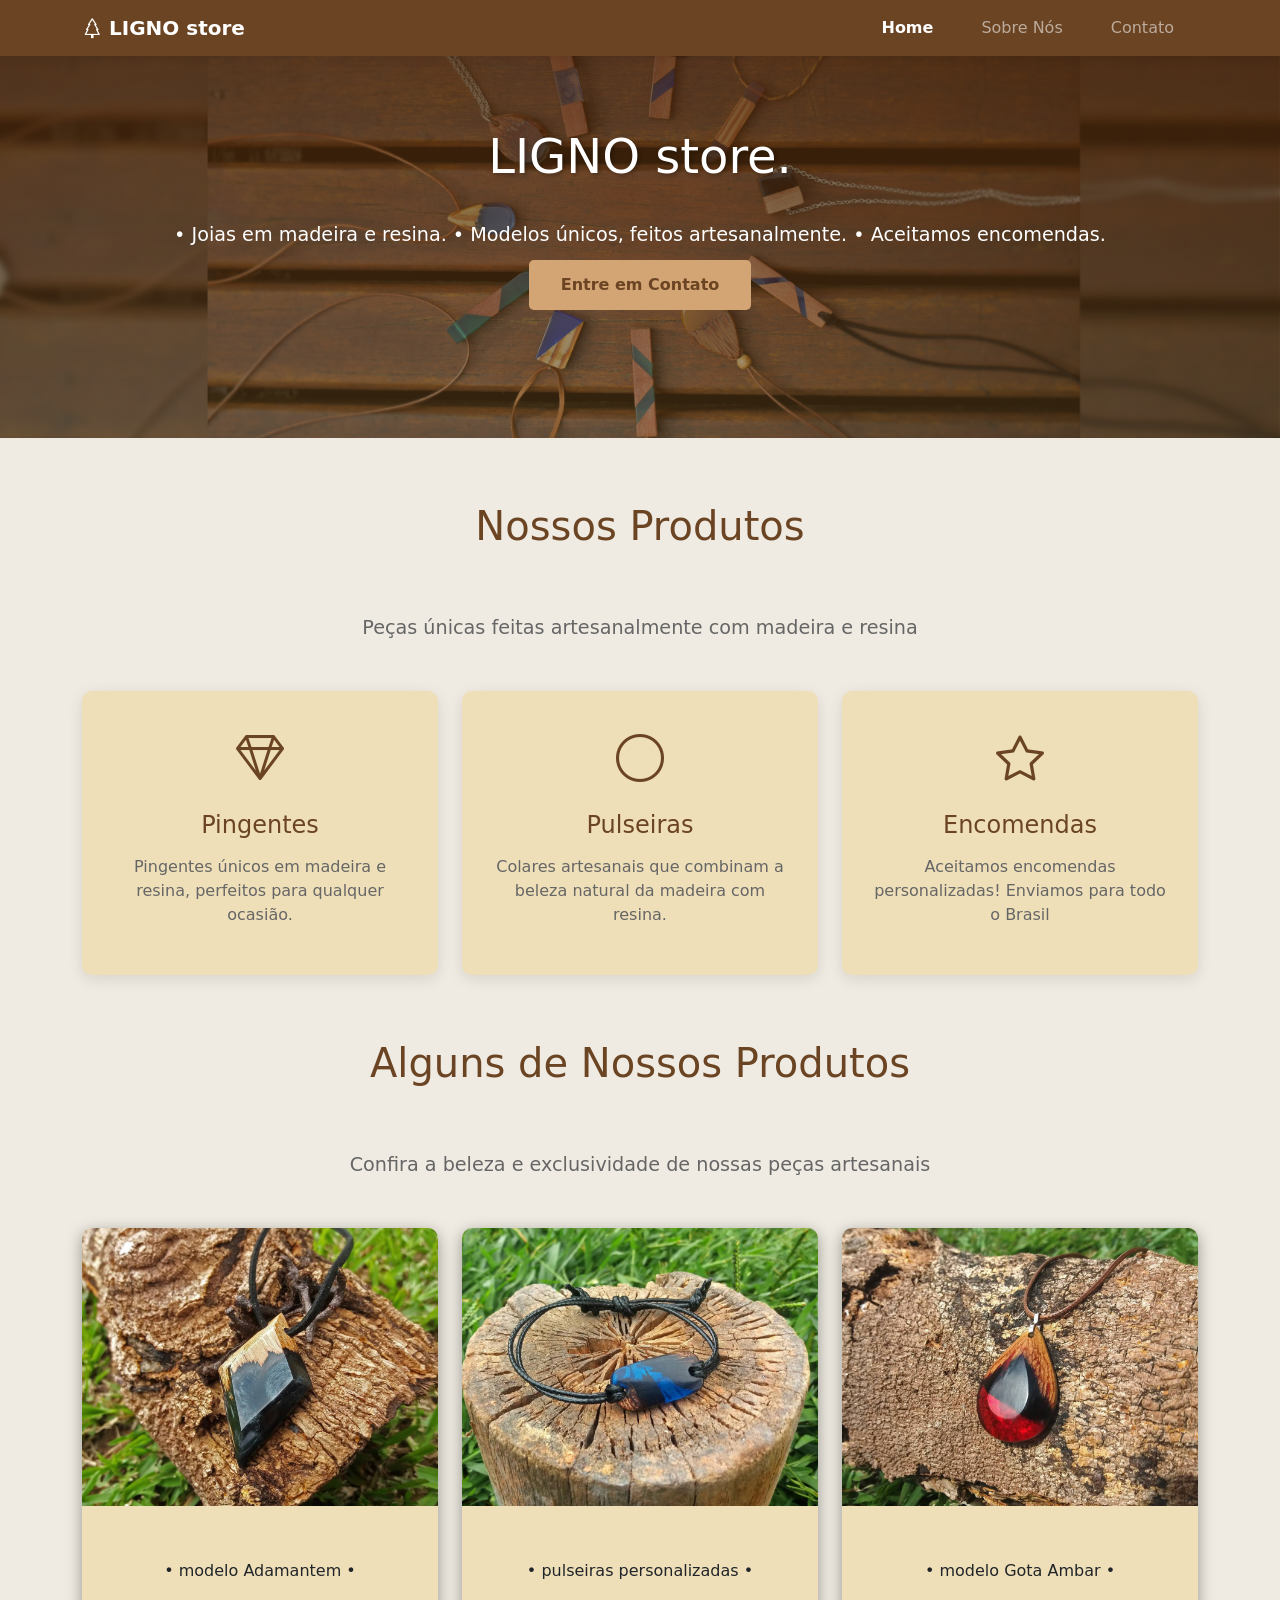
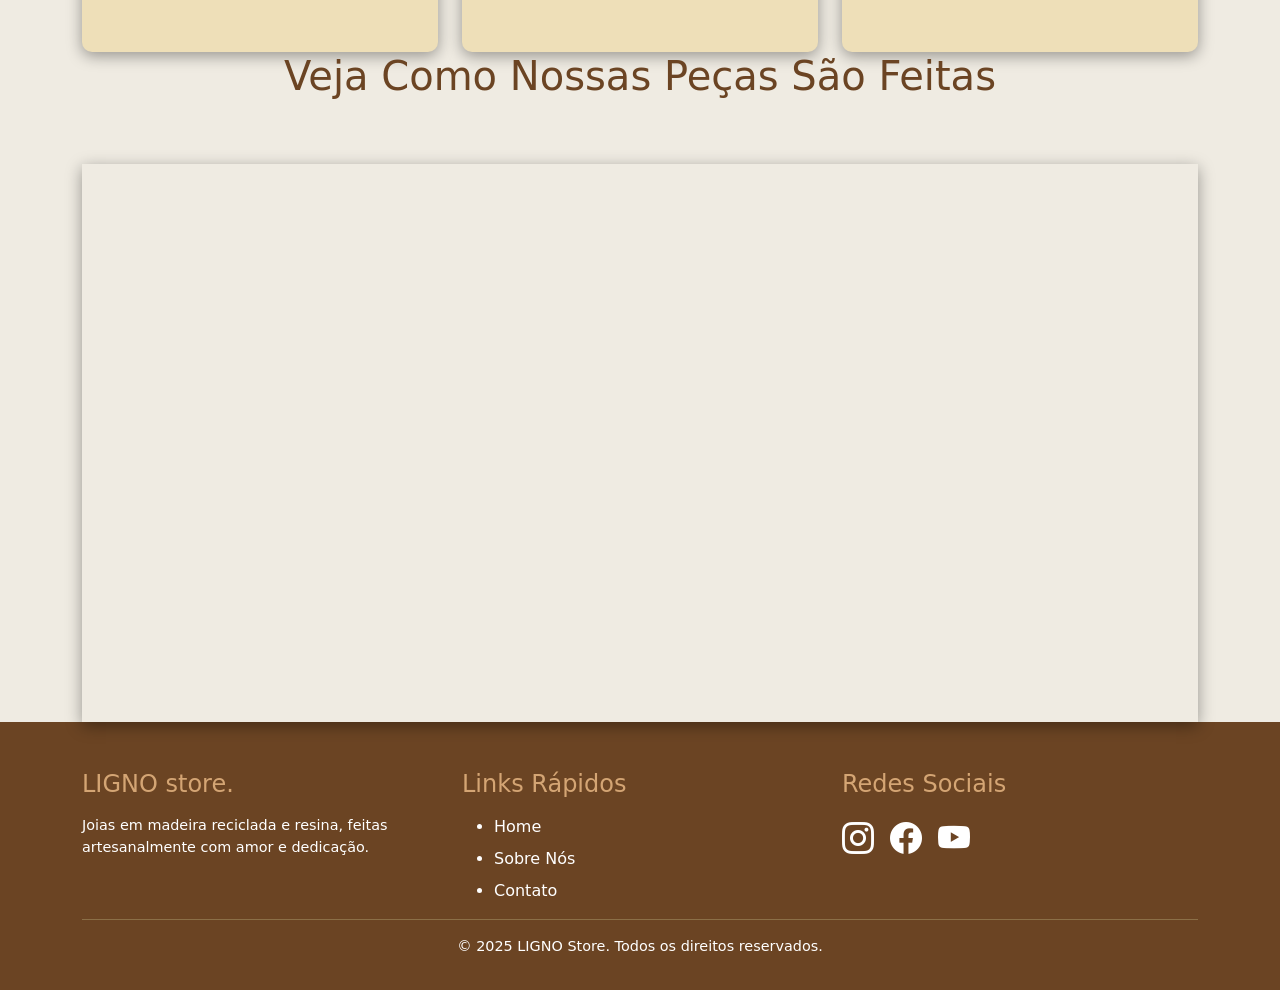
==== index.html @ 2c0f060e "Add files via upload" ====
<!DOCTYPE html>
<html lang="pt-BR">

<head>
    <meta charset="UTF-8">
    <meta name="viewport" content="width=device-width, initial-scale=1.0">
    <title>LIGNO Store - Joias em Madeira e Resina</title>
    <link rel="stylesheet" href="style.css">
    <link href="https://cdn.jsdelivr.net/npm/bootstrap@5.3.0/dist/css/bootstrap.min.css" rel="stylesheet">
    <link rel="stylesheet" href="https://cdn.jsdelivr.net/npm/bootstrap-icons@1.11.0/font/bootstrap-icons.css">
</head>

<body>
    <!-- Cabeçalho -->
    <header>
        <nav class="navbar navbar-expand-lg navbar-dark">
            <div class="container">
                <a class="navbar-brand" href="index.html">
                    <i class="bi bi-tree"></i> LIGNO store
                </a>
                <button class="navbar-toggler" type="button" data-bs-toggle="collapse" data-bs-target="#navbarNav">
                    <span class="navbar-toggler-icon"></span>
                </button>
                <div class="collapse navbar-collapse" id="navbarNav">
                    <ul class="navbar-nav ms-auto">
                        <li class="nav-item">
                            <a class="nav-link active" href="index.html">Home</a>
                        </li>
                        <li class="nav-item">
                            <a class="nav-link" href="sobre.html">Sobre Nós</a>
                        </li>
                        <li class="nav-item">
                            <a class="nav-link" href="contato.html">Contato</a>
                        </li>
                    </ul>
                </div>
            </div>
        </nav>
    </header>

    <!-- Banner  -->
    <section class="banner">
        <div class="banner-content">
            <h1>LIGNO store.</h1>
            <p class="banner-description">
                • Joias em madeira e resina.

                • Modelos únicos, feitos artesanalmente.

                • Aceitamos encomendas.
            </p>
            <a href="contato.html" class="btn-custom">Entre em Contato</a>
        </div>
    </section>

    <!-- Seção destaque -->
    <section class="products-section">
        <div class="container">
            <h2 class="section-title">Nossos Produtos</h2>
            <p class="section-subtitle">Peças únicas feitas artesanalmente com madeira e resina</p>
            <div class="row g-4">
                <div class="col-md-4">
                    <div class="valor-card">
                        <div class="valor-icon">
                            <i class="bi bi-gem"></i>
                        </div>
                        <h3>Pingentes</h3>
                        <p>Pingentes únicos em madeira e resina, perfeitos para qualquer ocasião.</p>
                    </div>
                </div>
                <div class="col-md-4">
                    <div class="valor-card">
                        <div class="valor-icon">
                            <i class="bi bi-circle"></i>
                        </div>
                        <h3>Pulseiras</h3>
                        <p>Colares artesanais que combinam a beleza natural da madeira com resina.</p>
                    </div>
                </div>
                <div class="col-md-4">
                    <div class="valor-card">
                        <div class="valor-icon">
                            <i class="bi bi-star"></i>
                        </div>
                        <h3>Encomendas</h3>
                        <p>Aceitamos encomendas personalizadas!
                            Enviamos para todo o Brasil</p>
                    </div>
                </div>
            </div>
        </div>
    </section>

    <!-- Galeria produtos -->
    <section class="galeria-section">
        <div class="container">
            <h2 class="section-title">Alguns de Nossos Produtos</h2>
            <p class="section-subtitle">Confira a beleza e exclusividade de nossas peças artesanais</p>
            <div class="row g-4">
                <div class="col-md-4">
                    <div class="galeria-item">
                        <img src="img/produto_1.jpg" alt="Pingente de madeira e resina modelo Adamantem">
                        <p class="galeria-tex">• modelo Adamantem •</p>
                    </div>
                </div>
                <div class="col-md-4">
                    <div class="galeria-item">
                        <img src="img/produto_2.png" alt="Pulseiras personalizadas de madeira">
                        <p class="galeria-tex">• pulseiras personalizadas •</p>
                    </div>
                </div>
                <div class="col-md-4">
                    <div class="galeria-item">
                        <img src="img/produto_3.png" alt="Pingente de madeira e resina modelo Gota Ambar">
                        <p class="galeria-tex">• modelo Gota Ambar •</p>
                    </div>
                </div>
            </div>
        </div>
    </section>

    <!-- Video do Processo -->
    <section class="video-process-section">
        <div class="container">
            <h2 class="section-title">Veja Como Nossas Peças São Feitas</h2>
            <div class="video-responsive">
                <iframe src="https://www.youtube.com/embed/KIT_mAagvH8?si=KNe0CRrN9CR27ryN" title="YouTube video player"
                    frameborder="0"
                    allow="accelerometer; autoplay; clipboard-write; encrypted-media; gyroscope; picture-in-picture; web-share"
                    allowfullscreen></iframe>
            </div>
        </div>
    </section>

    <!-- Rodapé -->
    <footer>
        <div class="container">
            <div class="row">
                <div class="col-md-4">
                    <h4>LIGNO store.</h4>
                    <p>Joias em madeira reciclada e resina, feitas artesanalmente com amor e dedicação.</p>
                </div>
                <div class="col-md-4">
                    <h4>Links Rápidos</h4>
                    <ul class="footer-links">
                        <li><a href="index.html">Home</a></li>
                        <li><a href="sobre.html">Sobre Nós</a></li>
                        <li><a href="contato.html">Contato</a></li>
                    </ul>
                </div>
                <div class="col-md-4">
                    <h4>Redes Sociais</h4>
                    <div class="social-links">
                        <a href="https://www.instagram.com/lignostore/" target="_blank" title="Instagram"><i
                                class="bi bi-instagram"></i></a>
                        <a href="https://www.facebook.com/Lignostore2" target="_blank" title="Facebook"><i
                                class="bi bi-facebook"></i></a>
                        <a href="https://www.youtube.com/@lignostore5789" target="_blank" title="YouTube"><i
                                class="bi bi-youtube"></i></a>
                    </div>
                </div>
            </div>
            <div class="footer-bottom">
                <p>&copy; 2025 LIGNO Store. Todos os direitos reservados.</p>
            </div>
        </div>
    </footer>

    <script src="https://cdn.jsdelivr.net/npm/bootstrap@5.3.0/dist/js/bootstrap.bundle.min.js"></script>
    <script src="script.js"></script>
</body>

</html>
---- style.css ----
/* palheta de cor */
:root {
    --cor-primaria: #6B4423;        /* Marrom madeira */
    --cor-secundaria: #8B6F47;      /* Marrom claro */
    --cor-destaque: #D4A574;        /* Bege dourado */
    --cor-texto: #333333;           /* Texto escuro */
    --cor-texto-claro: #666666;     /* Texto cinza */
    --cor-fundo: #efebe2;           /* Fundo claro */
    --cor-branco: #FFFFFF;          /* Branco */
    --cor-sucesso: #4CAF50;         /* Verde sucesso */
    --cor-card: #eedfb8;            /* Cor card */
}

/* Reset */
* {
    margin: 0;
    padding: 0;
    box-sizing: border-box;
}


body {
    font-family: 'Arial', sans-serif;
    color: var(--cor-texto);
    background-color: var(--cor-fundo);
    line-height: 1.6;
}

header {
    position: fixed;
    width: 100%;
    background-color: var(--cor-primaria);
    box-shadow: 0 2px 10px rgba(0, 0, 0, 0.1);
    z-index: 1000;
}

/* Estilo da barra de navegação */
.navbar {
    padding: 1rem 0;
}

/* Estilo da logo */
.navbar-brand {
    font-size: 1.5rem;
    font-weight: bold;
    color: var(--cor-branco);
}

/* Efeito hover na marca */
.navbar-brand:hover {
    color: var(--cor-destaque);
}

/* Estilo dos links do menu */
.nav-link {
    color: var(--cor-branco);
    margin: 0 1rem;
    transition: color 0.3s;
}

/* Efeito hover nos links */
.nav-link:hover {
    color: var(--cor-destaque);
}

/* Link ativo */
.nav-link.active {
    color: var(--cor-destaque);
    font-weight: bold;
}

.banner {
    /* Imagem de fundo com gradiente sobreposto para melhor legibilidade do texto */
    background-image: linear-gradient(rgba(86, 42, 9, 0.7), rgba(133, 94, 40, 0.363)), url('img/banner1.jpg');
    background-size: cover;
    background-position: center;
    background-repeat: no-repeat;
    color: var(--cor-branco);
    padding: 8rem 2rem;
    text-align: center;
}

/* Conteúdo do banner */
.banner-content h1 {
    font-size: 3rem;
    margin-bottom: 1rem;
    text-shadow: 2px 2px 4px rgba(0, 0, 0, 0.3);
}

.banner-content p {
    font-size: 1.2rem;
    margin-bottom: 0.5rem;
}

.banner-description {
    margin: 2rem 0;
    font-size: 1.1rem;
    line-height: 1.8;
}

/* Botoes */
.btn-custom {
    background-color: var(--cor-destaque);
    color: var(--cor-primaria);
    padding: 0.8rem 2rem;
    border: none;
    border-radius: 5px;
    font-size: 1rem;
    font-weight: bold;
    text-decoration: none;
    display: inline-block;
    transition: background-color 0.3s, transform 0.2s;
    cursor: pointer;
}

/* Efeito hover no botão */
.btn-custom:hover {
    background-color: var(--cor-secundaria);
    color: var(--cor-branco);
    transform: translateY(-2px);
}

/* Seçoés gerais  */
.products-section,
.gallery-section,
.about-section,
.contato-section {
    background-color: var(--cor-fundo);
    padding: 4rem 2rem;
}

/* Títulos de seção */
.section-title,
.page-title {
    font-size: 2.5rem;
    color: var(--cor-primaria);
    text-align: center;
    margin-bottom: 4rem;
}

/* Subtítulos de seção */
.section-subtitle,
.page-subtitle {
    background-color: var(--cor-fundo);
    font-size: 1.2rem;
    color: var(--cor-texto-claro);
    text-align: center;
    margin-bottom: 3rem;
}

/* Cards produtos  */
.product-card {
    background-color: var(--cor-card);
    padding: 2rem;
    border-radius: 10px;
    text-align: center;
    box-shadow: 0 4px 15px rgba(0, 0, 0, 0.1);
    transition: transform 0.3s, box-shadow 0.3s;
}

/* Efeito hover no card */
.product-card:hover {
    transform: translateY(-10px);
    box-shadow: 0 8px 25px rgba(0, 0, 0, 0.15);
}

/* Ícone do produto */
.product-image {
    font-size: 4rem;
    color: var(--cor-primaria);
    margin-bottom: 1rem;
}

/* Título do produto */
.product-card h3 {
    font-size: 1.5rem;
    color: var(--cor-primaria);
    margin-bottom: 1rem;
}

/* Descrição do produto */
.product-card p {
    color: var(--cor-texto-claro);
    font-size: 1rem;
}

/* Galeria imagens  */
.galeria-section {
    background-color: var(--cor-fundo);
    text-align: center;
}

.galeria-item {
    background-color: var(--cor-card);
    border-radius: 10px;
    overflow: hidden;
    box-shadow: 0 4px 15px rgba(0, 0, 0, 0.367);
    transition: transform 0.3s;
}

.galeria-tex {
    padding: 15%
}

/* Efeito hover na galeria */
.galeria-item:hover {
    transform: scale(0.6);
}

/* Imagens da galeria */
.galeria-item img {
    width: 100%;
    height: auto;
    display: block;
}

.galeria-item:hover {
    transform: scale(1.1);
}

.galeria-sobre {
    width: 500px; 
    border-radius: 20px;
    box-shadow: 0 4px 15px rgba(0, 0, 0, 0.367);
    transition: transform 0.3s;
}

.galeria-sobre:hover {
    transform: scale(1.3);
}

/* VIDEO */


section  {
    background-color: var(--cor-fundo);
}

.video-responsive {
    position: relative;
    padding-bottom: 50%; 
    overflow: hidden;
    max-width: 100%; /* Limita o tamanho máximo do vídeo */
    box-shadow: 0 4px 15px rgba(0, 0, 0, 0.367);
}

.video-responsive iframe {
    position: absolute;
    top: 0;
    left: 0;
    width: 100%; 
    height: 100%;
}

/* pagina sobre  */
.about-content {
    background-color: var(--cor-fundo);
    padding: 2rem;
}

.about-content h2 {
    color: var(--cor-primaria);
    font-size: 2rem;
    margin-bottom: 1rem;
}

.about-content p {
    font-size: 1.1rem;
    line-height: 1.8;
    margin-bottom: 1rem;
    text-align: justify;
}

/* Imagem/ícone sobre */
.about-image {
    background-color: var(--cor-fundo);
    text-align: center;
    font-size: 15rem;
    color: var(--cor-destaque);
}

/* Cards de valores */

.valor-card {
    background-color: var(--cor-card);
    padding: 2rem;
    border-radius: 10px;
    text-align: center;
    box-shadow: 0 4px 15px rgba(0, 0, 0, 0.1);
    transition: transform 0.3s;
}

.valor-card:hover {
    transform: translateY(-5px);
}

.valor-icon {
    font-size: 3rem;
    color: var(--cor-primaria);
    margin-bottom: 1rem;
}

.valor-card h3 {
    color: var(--cor-primaria);
    font-size: 1.5rem;
    margin-bottom: 1rem;
}

.valor-card p {
    color: var(--cor-texto-claro);
}

/* Box de encomendas personalizadas */
.custom-order-box {
    background: var(--cor-primaria);
    color: var(--cor-branco);
    padding: 3rem;
    border-radius: 10px;
    text-align: center;
}

.custom-order-box h2 {
    color: var(--cor-branco);
    margin-bottom: 1rem;
}

.custom-order-box p {
    font-size: 1.1rem;
    margin-bottom: 2rem;
}

/* pagina contato  */
.contato-form-container {
    background-color: var(--cor-card);
    padding: 2rem;
    border-radius: 10px;
    box-shadow: 0 4px 15px rgba(0, 0, 0, 0.1);
}

.contato-form-container h2 {
    color: var(--cor-primaria);
    margin-bottom: 1.5rem;
}

/* Grupos de formulário */
.form-group {
    margin-bottom: 1.5rem;
}

/* Labels do formulário */
.form-group label {
    display: block;
    color: var(--cor-primaria);
    font-weight: bold;
    margin-bottom: 0.5rem;
}

/* formulário */
.form-control {
    width: 100%;
    padding: 0.8rem;
    border: 2px solid var(--cor-destaque);
    border-radius: 5px;
    font-size: 1rem;
    transition: border-color 0.3s;
}

/* Efeito focus nos inputs */
.form-control:focus {
    outline: none;
    border-color: var(--cor-primaria);
}

/* Mensagem de sucesso */
.success-message {
    background-color: var(--cor-sucesso);
    color: var(--cor-branco);
    padding: 1.5rem;
    border-radius: 5px;
    text-align: center;
    margin-top: 1.5rem;
}

.success-message i {
    font-size: 2rem;
    margin-bottom: 0.5rem;
}

/* Informações de contato */
.contato-info {
    padding: 1rem;
}

.contato-info h2 {
    color: var(--cor-primaria);
    margin-bottom: 1.5rem;
}

/* Cards de contato */
.contcontatoact-card {
    background-color: var(--cor-fundo);
    padding: 1.5rem;
    border-radius: 10px;
    box-shadow: 0 4px 15px rgba(0, 0, 0, 0.1);
    margin-bottom: 1.5rem;
    display: flex;
    align-items: center;
    transition: transform 0.3s;
}

.contato-card:hover {
    transform: translateX(5px);
}

/* Ícone do card de contato */
.contato-icon {
    font-size: 2.5rem;
    color: var(--cor-primaria);
    margin-right: 1.5rem;
}

/* Detalhes do contato */
.contato-details h3 {
    color: var(--cor-primaria);
    font-size: 1.2rem;
    margin-bottom: 0.5rem;
}

.contato-details p {
    color: var(--cor-texto-claro);
    margin-bottom: 0.5rem;
}

/* Link de contato */
.contato-link {
    color: var(--cor-secundaria);
    text-decoration: none;
    font-weight: bold;
    transition: color 0.3s;
}

.contato-link:hover {
    color: var(--cor-primaria);
}

/* Horário de atendimento */
.horaAtendimento {
    background-color: var(--cor-destaque);
    padding: 1.5rem;
    border-radius: 10px;
    margin-top: 1.5rem;
}

.horaAtendimento h3 {
    color: var(--cor-primaria);
    margin-bottom: 1rem;
}

.horaAtendimento p {
    color: var(--cor-texto);
    margin-bottom: 0.3rem;
}

/* Rodapé  */
footer {
    background-color: var(--cor-primaria);
    color: var(--cor-branco);
    padding: 3rem 2rem 1rem;
}

footer h4 {
    color: var(--cor-destaque);
    margin-bottom: 1rem;
}

footer p {
    color: var(--cor-branco);
    font-size: 0.9rem;
}

.footer-links li {
    margin-bottom: 0.5rem;
}

.footer-links a {
    color: var(--cor-branco);
    text-decoration: none;
    transition: color 0.3s;
}

.footer-links a:hover {
    color: var(--cor-destaque);
}

/* Links de redes sociais */
.social-links {
    display: flex;
    gap: 1rem;
}

.social-links a {
    color: var(--cor-branco);
    font-size: 2rem;
    transition: color 0.3s, transform 0.3s;
}

.social-links a:hover {
    color: var(--cor-destaque);
    transform: scale(1.2);
}

/* Parte inferior do rodapé */
.footer-bottom {
    text-align: center;
    padding-top: 1rem;
    border-top: 1px solid var(--cor-secundaria);
}
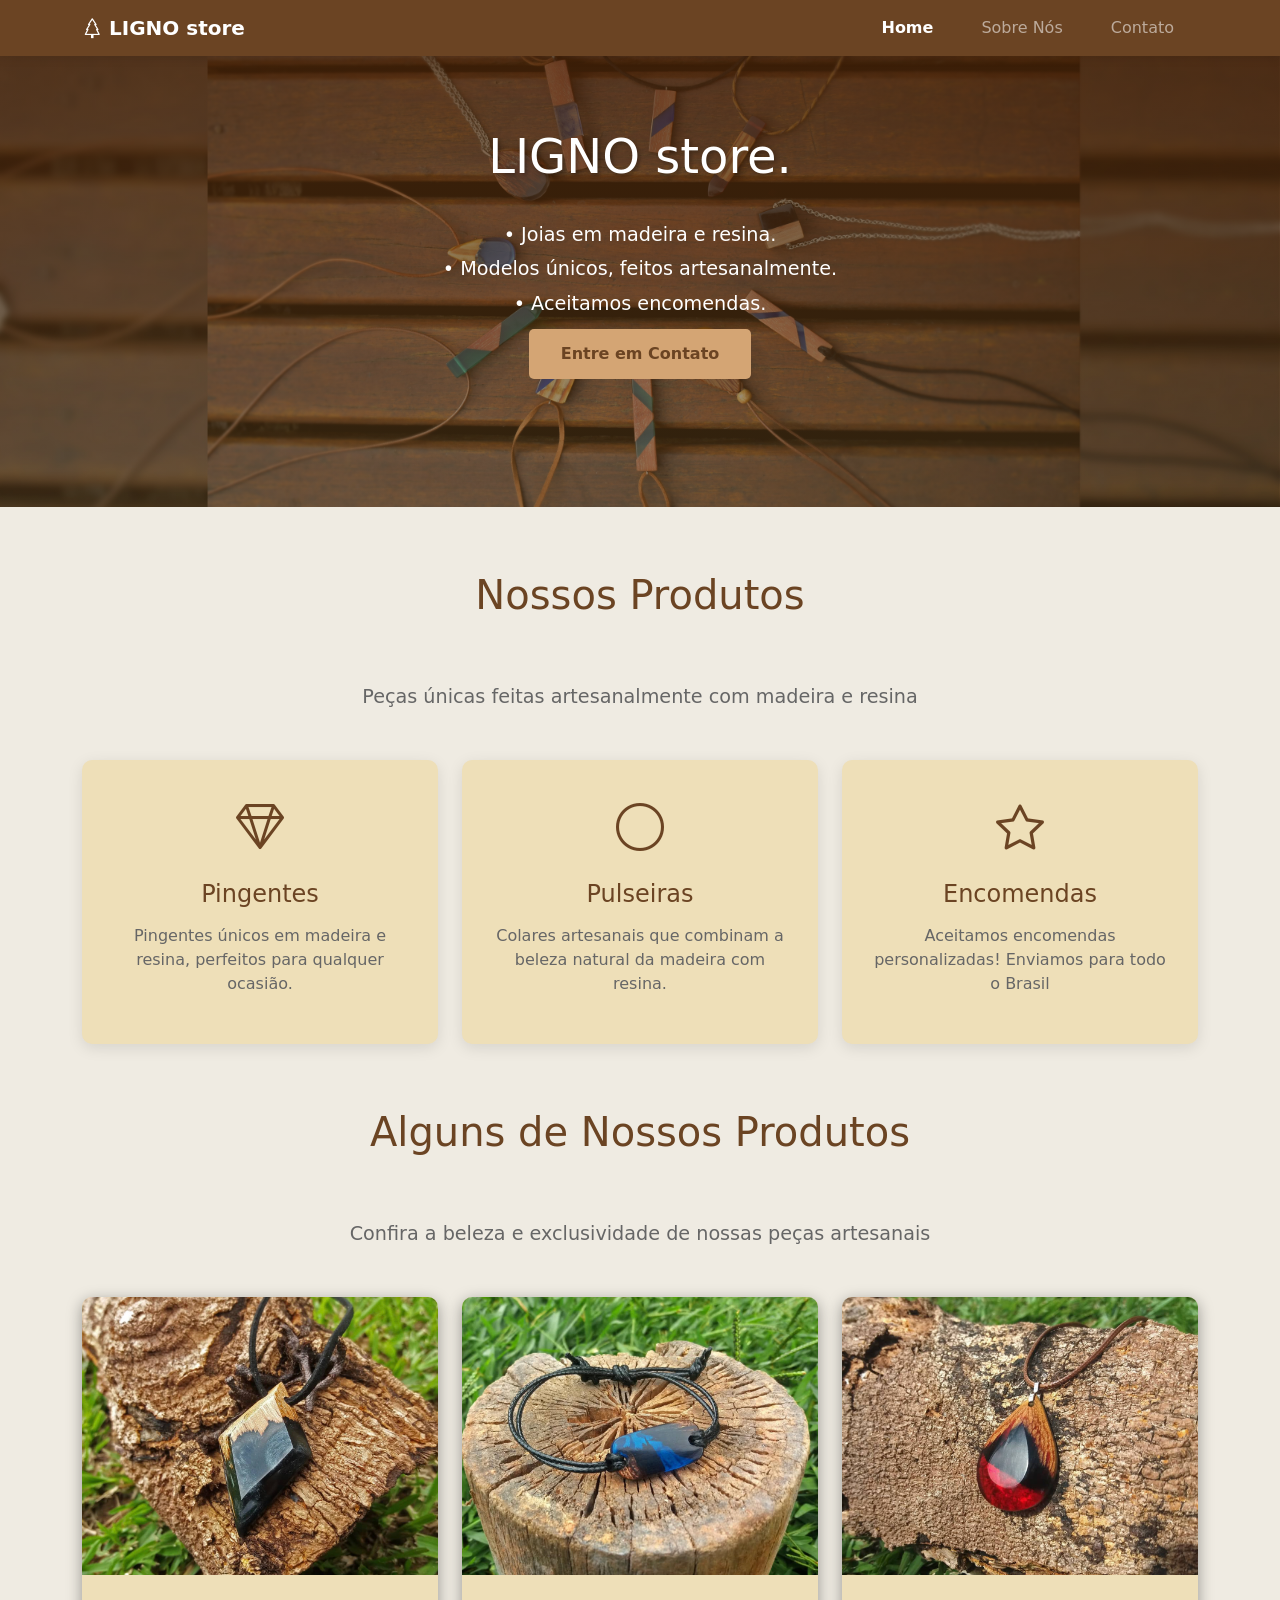
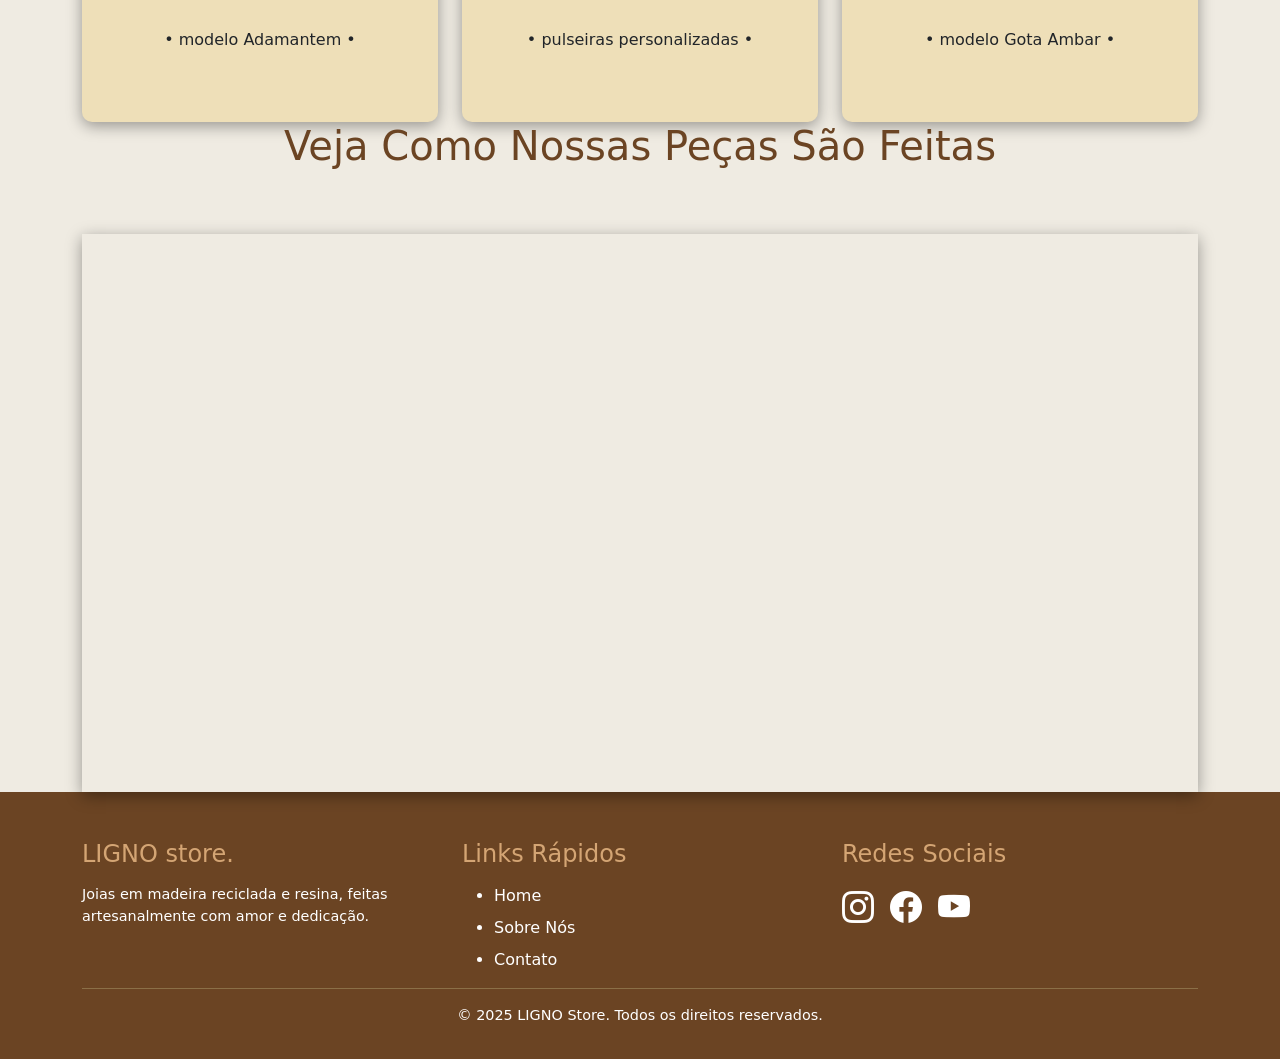
==== commit 8916712a: "Update index.html" ====
--- a/index.html
+++ b/index.html
@@ -43,9 +43,9 @@
         <div class="banner-content">
             <h1>LIGNO store.</h1>
             <p class="banner-description">
-                • Joias em madeira e resina.
+                • Joias em madeira e resina.<br>
 
-                • Modelos únicos, feitos artesanalmente.
+                • Modelos únicos, feitos artesanalmente.<br>
 
                 • Aceitamos encomendas.
             </p>
@@ -170,4 +170,4 @@
     <script src="script.js"></script>
 </body>
 
-</html>+</html>
